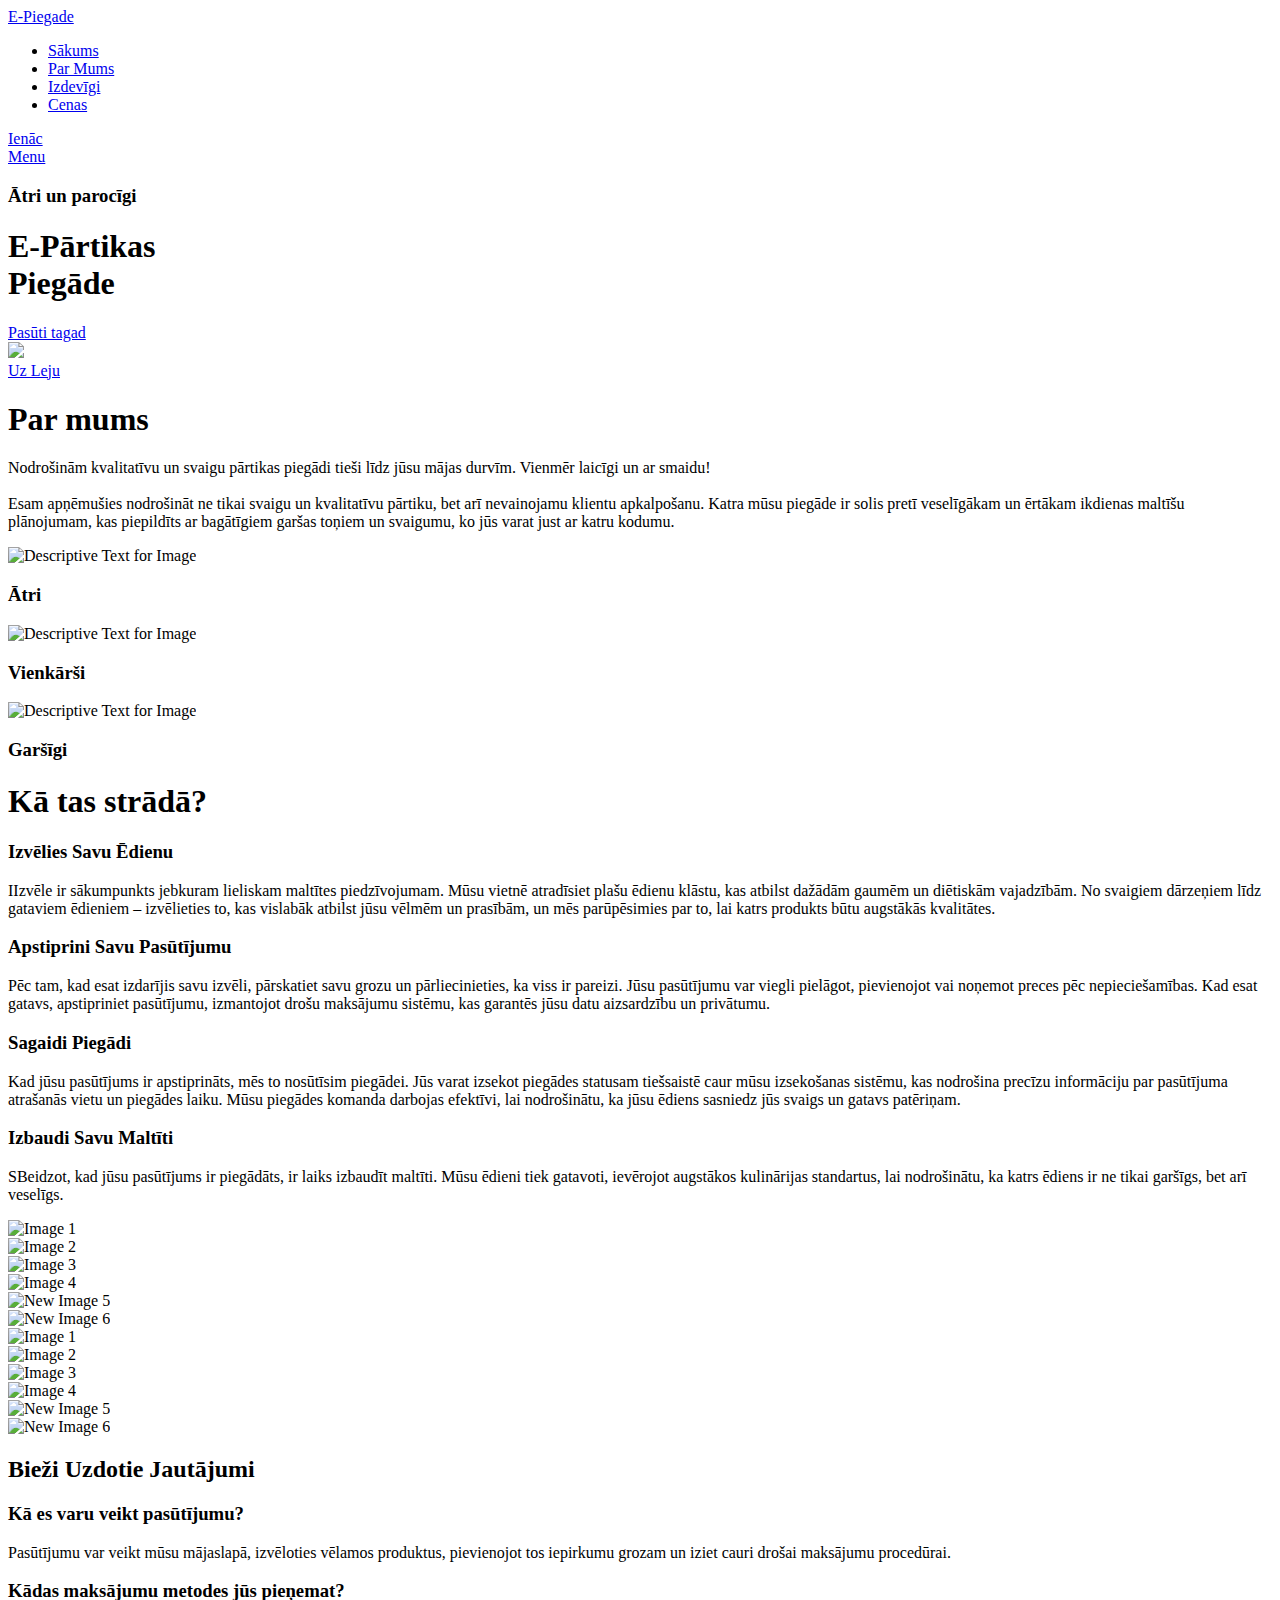
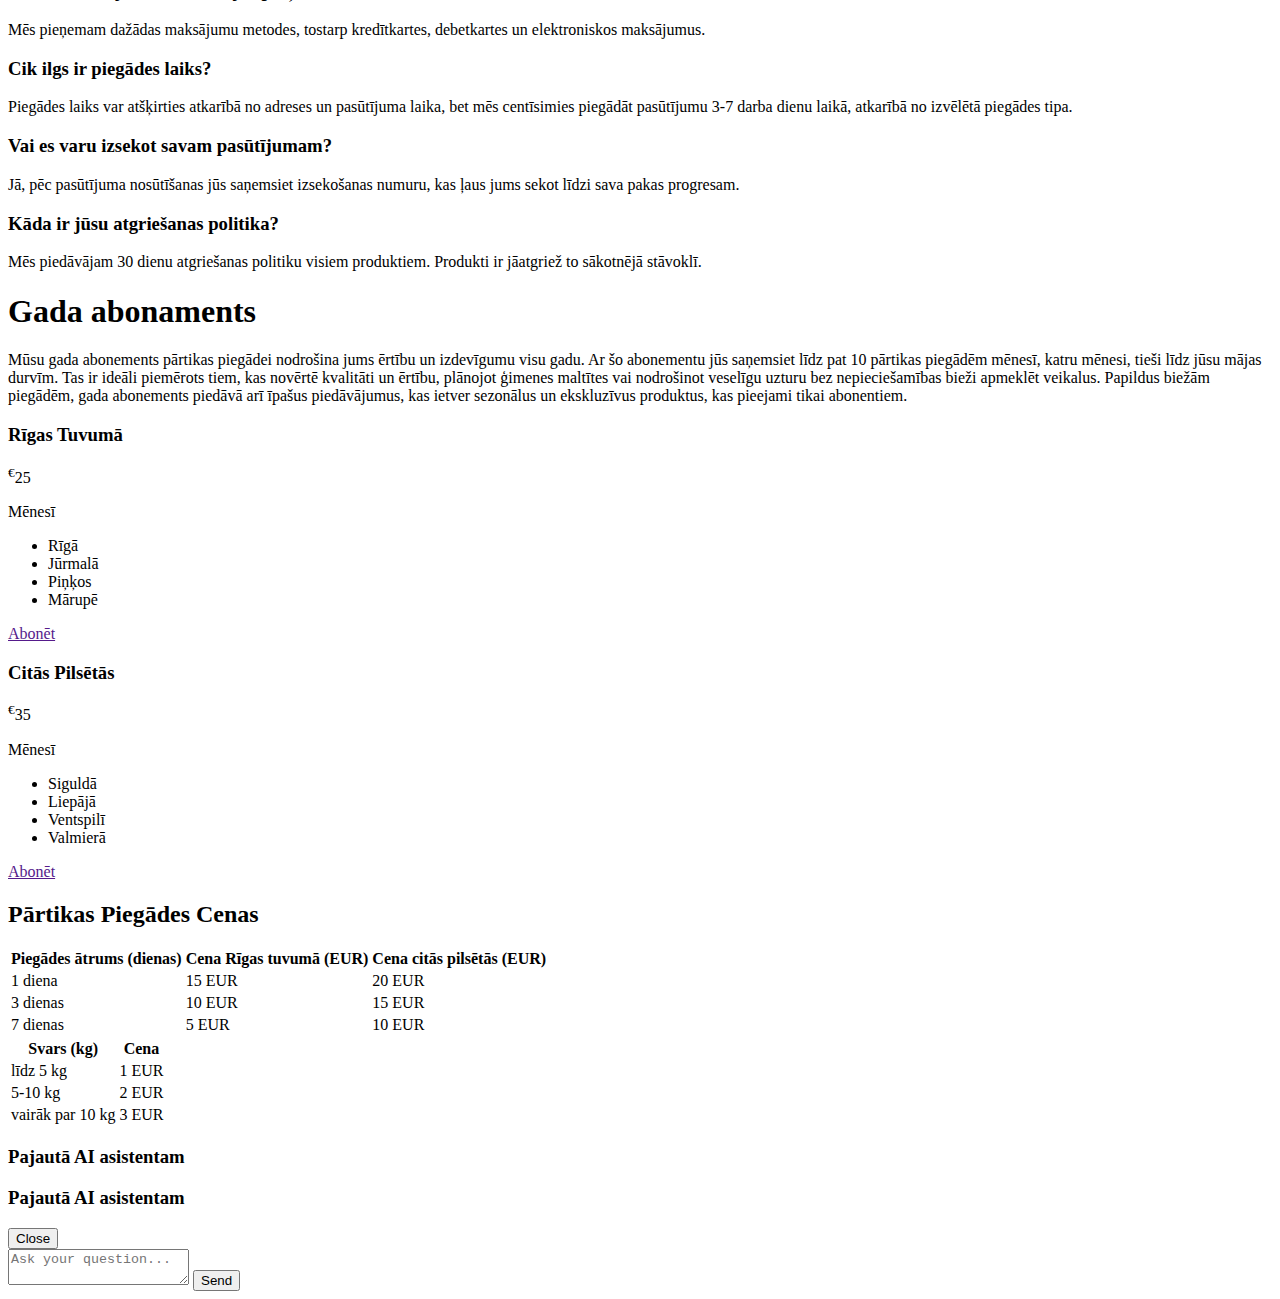
==== index.html @ 486f9b5c "Add files via upload" ====
<!DOCTYPE html>
<!--[if lt IE 9 ]><html class="no-js oldie" lang="en"> <![endif]-->
<!--[if IE 9 ]><html class="no-js oldie ie9" lang="en"> <![endif]-->
<!--[if (gte IE 9)|!(IE)]><!-->
<html class="no-js" lang="en">
<!--<![endif]-->

<head>

    <!--- basic page needs
   ================================================== -->
    <meta charset="utf-8">
    <title>E-Piegade</title>
    <meta name="description" content="">
    <meta name="author" content="">

    <!-- mobile specific metas
   ================================================== -->
    <meta name="viewport" content="width=device-width, initial-scale=1">

    <!-- CSS
   ================================================== -->
    <link rel="stylesheet" href="css/base.css">
    <link rel="stylesheet" href="css/main.css">

    <!-- script
   ================================================== -->
    <script src="js/modernizr.js"></script>
    <script src="js/pace.min.js"></script>



</head>

<body id="top">

    <!-- header
    ================================================== -->
    <header id="header" class="row">

        <div class="header-logo">
            <a href="index.html">E-Piegade</a>
        </div>

        <nav id="header-nav-wrap">
            <ul class="header-main-nav">
                <li class="current"><a class="smoothscroll" href="#home" title="Uz Sākumu">Sākums</a></li>
                <li><a class="smoothscroll" href="#about" title="about">Par Mums</a></li>
                <li><a class="smoothscroll" href="#pricing" title="pricing">Izdevīgi</a></li>
                <li><a class="smoothscroll" href="#pricing2" title="pricing2">Cenas</a></li>
            </ul>

            <a href="#" title="sign-up" class="button button-primary cta">Ienāc</a>
        </nav>

        <a class="header-menu-toggle" href="#"><span>Menu</span></a>

    </header> <!-- /header -->
    <!-- home
    ================================================== -->
    <section id="home" data-parallax="scroll" data-image-src="images/veikals.png" data-natural-width=3000 data-natural-height=2000>

        <div class="overlay"></div>
        <div class="home-content">

            <div class="row contents">
                <div class="home-content-left">

                    <h3 data-aos="fade-up">Ātri un parocīgi</h3>

                    <h1 data-aos="fade-up">
                        E-Pārtikas <br>
                        Piegāde <br>

                    </h1>

                    <div class="buttons" data-aos="fade-up">
                        <a href="#" id="orderNowButton" class="smoothscroll button stroke">
                            <span class="icon-circle-down" aria-hidden="true"></span>
                            Pasūti tagad
                        </a>
                    </div>
                </div>

            </div>

            <div class="home-image-right">
                <img src="images/iphone-app-470.png"
                     srcset="images/iphone-app-470.png 1x, images/iphone-app-940.png 2x"
                     data-aos="fade-up">
            </div>
        </div>

        </div> <!-- end home-content -->



        <div class="home-scrolldown">
            <a href="#about" class="scroll-icon smoothscroll">
                <span>Uz Leju</span>
                <i class="icon-arrow-right" aria-hidden="true"></i>
            </a>
        </div>

    </section> <!-- end home -->
    <!-- about
    ================================================== -->
    <section id="about">

        <div class="row about-intro">

            <div class="col-four">
                <h1 class="intro-header" data-aos="fade-up">Par mums</h1>
            </div>
            <div class="col-eight">
                <p class="lead" data-aos="fade-up">
                    Nodrošinām kvalitatīvu un svaigu pārtikas piegādi tieši līdz jūsu mājas durvīm. Vienmēr laicīgi un ar smaidu!
                    <br><br>
                    Esam apņēmušies nodrošināt ne tikai svaigu un kvalitatīvu pārtiku, bet arī nevainojamu klientu apkalpošanu. Katra mūsu piegāde ir solis pretī veselīgākam un ērtākam ikdienas maltīšu plānojumam, kas piepildīts ar bagātīgiem garšas toņiem un svaigumu, ko jūs varat just ar katru kodumu.
                </p>
            </div>

        </div>

        <div class="row about-features">

            <div class="features-list block-1-3 block-m-1-2 block-mob-full group">

                <div class="bgrid feature" data-aos="fade-up">

                    <span class="icon">

                        <img src="images/img2.png" alt="Descriptive Text for Image">
                    </span>

                    <div class="service-content">

                        <h3>Ātri</h3>



                    </div>

                </div> <!-- /bgrid -->

                <div class="bgrid feature" data-aos="fade-up">

                    <span class="icon">

                        <img src="images/img3.png" alt="Descriptive Text for Image">
                    </span>

                    <div class="service-content">
                        <h3>Vienkārši</h3>



                    </div>

                </div> <!-- /bgrid -->

                <div class="bgrid feature" data-aos="fade-up">

                    <span class="icon">

                        <img src="images/img1.png" alt="Descriptive Text for Image">
                    </span>

                    <div class="service-content">
                        <h3>Garšīgi</h3>


                    </div>

                </div> <!-- /bgrid -->



            </div> <!-- end features-list -->

        </div> <!-- end about-features -->

        <div class="row about-how">

            <h1 class="intro-header" data-aos="fade-up">Kā tas strādā?</h1>

            <div class="about-how-content" data-aos="fade-up">
                <div class="about-how-steps block-1-2 block-tab-full group">

                    <div class="bgrid step" data-item="1">
                        <h3>Izvēlies Savu Ēdienu</h3>
                        <p>IIzvēle ir sākumpunkts jebkuram lieliskam maltītes piedzīvojumam. Mūsu vietnē atradīsiet plašu ēdienu klāstu, kas atbilst dažādām gaumēm un diētiskām vajadzībām. No svaigiem dārzeņiem līdz gataviem ēdieniem – izvēlieties to, kas vislabāk atbilst jūsu vēlmēm un prasībām, un mēs parūpēsimies par to, lai katrs produkts būtu augstākās kvalitātes.</p>
                    </div>

                    <div class="bgrid step" data-item="2">
                        <h3>Apstiprini Savu Pasūtījumu</h3>
                        <p>Pēc tam, kad esat izdarījis savu izvēli, pārskatiet savu grozu un pārliecinieties, ka viss ir pareizi. Jūsu pasūtījumu var viegli pielāgot, pievienojot vai noņemot preces pēc nepieciešamības. Kad esat gatavs, apstipriniet pasūtījumu, izmantojot drošu maksājumu sistēmu, kas garantēs jūsu datu aizsardzību un privātumu. </p>
                    </div>

                    <div class="bgrid step" data-item="3">
                        <h3>Sagaidi Piegādi</h3>
                        <p>Kad jūsu pasūtījums ir apstiprināts, mēs to nosūtīsim piegādei. Jūs varat izsekot piegādes statusam tiešsaistē caur mūsu izsekošanas sistēmu, kas nodrošina precīzu informāciju par pasūtījuma atrašanās vietu un piegādes laiku. Mūsu piegādes komanda darbojas efektīvi, lai nodrošinātu, ka jūsu ēdiens sasniedz jūs svaigs un gatavs patēriņam. </p>
                    </div>

                    <div class="bgrid step" data-item="4">
                        <h3>Izbaudi Savu Maltīti</h3>
                        <p>SBeidzot, kad jūsu pasūtījums ir piegādāts, ir laiks izbaudīt maltīti. Mūsu ēdieni tiek gatavoti, ievērojot augstākos kulinārijas standartus, lai nodrošinātu, ka katrs ēdiens ir ne tikai garšīgs, bet arī veselīgs. </p>
                    </div>

                </div>
            </div> <!-- end about-how-content -->

        </div> <!-- end about-how -->

        <div class="slider">
            <div class="slide-track">
                <div class="slide">
                    <img src="images/Maxima_logo.png" alt="Image 1">
                </div>
                <div class="slide">
                    <img src="images/Top!_logo.png" alt="Image 2">
                </div>
                <div class="slide">
                    <img src="images/rimi_Logo.png" alt="Image 3">
                </div>
                <div class="slide">
                    <img src="images/Sky_Group_logo.png" alt="Image 4">
                </div>
                <div class="slide">
                    <img src="images/Stockmann_logo.png" alt="New Image 5">
                </div>
                <div class="slide">
                    <img src="images/LaTS_logo.png" alt="New Image 6">
                </div>
                <!-- Duplicate  -->
                <div class="slide">
                    <img src="images/Maxima_logo.png" alt="Image 1">
                </div>
                <div class="slide">
                    <img src="images/Top!_logo.png" alt="Image 2">
                </div>
                <div class="slide">
                    <img src="images/rimi_Logo.png" alt="Image 3">
                </div>
                <div class="slide">
                    <img src="images/Sky_Group_logo.png" alt="Image 4">
                </div>
                <div class="slide">
                    <img src="images/Stockmann_logo.png" alt="New Image 5">
                </div>
                <div class="slide">
                    <img src="images/LaTS_logo.png" alt="New Image 6">
                </div>
            </div>
        </div>


        <div class="faq-container">
            <h2>Bieži Uzdotie Jautājumi</h2>

            <div class="faq" onclick="toggleFAQ('faq1')">
                <h3>Kā es varu veikt pasūtījumu?</h3>
                <div id="faq1" class="answer">
                    <p>Pasūtījumu var veikt mūsu mājaslapā, izvēloties vēlamos produktus, pievienojot tos iepirkumu grozam un iziet cauri drošai maksājumu procedūrai.</p>
                </div>
            </div>

            <div class="faq" onclick="toggleFAQ('faq2')">
                <h3>Kādas maksājumu metodes jūs pieņemat?</h3>
                <div id="faq2" class="answer">
                    <p>Mēs pieņemam dažādas maksājumu metodes, tostarp kredītkartes, debetkartes un elektroniskos maksājumus.</p>
                </div>
            </div>

            <div class="faq" onclick="toggleFAQ('faq3')">
                <h3>Cik ilgs ir piegādes laiks?</h3>
                <div id="faq3" class="answer">
                    <p>Piegādes laiks var atšķirties atkarībā no adreses un pasūtījuma laika, bet mēs centīsimies piegādāt pasūtījumu 3-7 darba dienu laikā, atkarībā no izvēlētā piegādes tipa.</p>
                </div>
            </div>

            <div class="faq" onclick="toggleFAQ('faq4')">
                <h3>Vai es varu izsekot savam pasūtījumam?</h3>
                <div id="faq4" class="answer">
                    <p>Jā, pēc pasūtījuma nosūtīšanas jūs saņemsiet izsekošanas numuru, kas ļaus jums sekot līdzi sava pakas progresam.</p>
                </div>
            </div>

            <div class="faq" onclick="toggleFAQ('faq5')">
                <h3>Kāda ir jūsu atgriešanas politika?</h3>
                <div id="faq5" class="answer">
                    <p>Mēs piedāvājam 30 dienu atgriešanas politiku visiem produktiem. Produkti ir jāatgriež to sākotnējā stāvoklī.</p>
                </div>
            </div>
        </div>

        <script>
            function toggleFAQ(id) {
                var element = document.getElementById(id);
                var answers = document.querySelectorAll('.answer');
                answers.forEach(answer => {
                    if (answer.id !== id) {
                        answer.style.display = 'none';
                    }
                });
                element.style.display = element.style.display === 'block' ? 'none' : 'block';
            }
        </script>
    </section> <!-- end about -->
    <!-- pricing
    ================================================== -->
    <section id="pricing">
        <div class="row pricing-content">

            <div class="col-four pricing-intro">
                <h1 class="intro-header" data-aos="fade-up">Gada abonaments</h1>

                <p data-aos="fade-up">
                    Mūsu gada abonements pārtikas piegādei nodrošina jums ērtību un izdevīgumu visu gadu. Ar šo abonementu jūs saņemsiet līdz pat 10 pārtikas piegādēm mēnesī, katru mēnesi, tieši līdz jūsu mājas durvīm. Tas ir ideāli piemērots tiem, kas novērtē kvalitāti un ērtību, plānojot ģimenes maltītes vai nodrošinot veselīgu uzturu bez nepieciešamības bieži apmeklēt veikalus.
                    Papildus biežām piegādēm, gada abonements piedāvā arī īpašus piedāvājumus, kas ietver sezonālus un ekskluzīvus produktus, kas pieejami tikai abonentiem.
                </p>
            </div>

            <div class="col-eight pricing-table">
                <div class="row">

                    <div class="col-six plan-wrap">
                        <div class="plan-block" data-aos="fade-up">

                            <div class="plan-top-part">
                                <h3 class="plan-block-title">Rīgas Tuvumā</h3>
                                <p class="plan-block-price"><sup>€</sup>25</p>
                                <p class="plan-block-per">Mēnesī</p>
                            </div>

                            <div class="plan-bottom-part">
                                <ul class="plan-block-features">
                                    <li><span>Rīgā</span> </li>
                                    <li><span>Jūrmalā</span> </li>
                                    <li><span>Piņķos</span> </li>
                                    <li><span>Mārupē</span> </li>
                                </ul>

                                <a class="button button-primary large" href="">Abonēt</a>
                            </div>

                        </div>
                    </div>

                    <div class="col-six plan-wrap">
                        <div class="plan-block primary" data-aos="fade-up">

                            <div class="plan-top-part">
                                <h3 class="plan-block-title">Citās Pilsētās</h3>
                                <p class="plan-block-price"><sup>€</sup>35</p>
                                <p class="plan-block-per">Mēnesī</p>
                            </div>

                            <div class="plan-bottom-part">
                                <ul class="plan-block-features">
                                    <li><span>Siguldā</span> </li>
                                    <li><span>Liepājā</span> </li>
                                    <li><span>Ventspilī</span> </li>
                                    <li><span>Valmierā</span> </li>
                                </ul>

                                <a class="button button-primary large" href="">Abonēt</a>
                            </div>

                        </div>
                    </div>

                </div>
            </div>

        </div>
    </section>

    <section id="pricing2">
        <div class="content-container">
            <h2 class="faq-heading">Pārtikas Piegādes Cenas</h2>
            <table>
                <thead>
                    <tr>
                        <th>Piegādes ātrums (dienas)</th>

                        <th>Cena Rīgas tuvumā (EUR)</th>
                        <th>Cena citās pilsētās (EUR)</th>
                    </tr>
                </thead>
                <tbody>
                    <tr>
                        <td>1 diena</td>

                        <td>15 EUR</td>
                        <td>20 EUR</td>
                    </tr>
                    <tr>
                        <td>3 dienas</td>

                        <td>10 EUR</td>
                        <td>15 EUR</td>
                    </tr>
                    <tr>
                        <td>7 dienas</td>

                        <td>5 EUR</td>
                        <td>10 EUR</td>
                    </tr>
                </tbody>
            </table>
            <table>
                <thead>
                    <tr>
                        <th>Svars (kg)</th>
                        <th>Cena</th>

                    </tr>
                </thead>
                <tbody>
                    <tr>
                        <td>līdz 5 kg</td>
                        <td class="price">1 EUR</td>
                    </tr>
                    <tr>
                        <td>5-10 kg</td>
                        <td class="price">2 EUR</td>
                    </tr>
                    <tr>
                        <td>vairāk par 10 kg</td>
                        <td class="price">3 EUR</td>
                    </tr>
                </tbody>
            </table>
        </div>

    </section>

    <!-- OpenAI Assistant API Window -->
    <!-- Add this inside the body tag -->
    <div id="assistant-small-window" onclick="toggleAssistantWindow()">
        <h3>Pajautā AI asistentam</h3>
    </div>

    <div id="assistant-window" class="hidden">
        <div id="assistant-header">
            <h3>Pajautā AI asistentam</h3>
            <button onclick="toggleAssistantWindow()">Close</button>
        </div>
        <div id="assistant-body">
            <textarea id="assistant-input" placeholder="Ask your question..."></textarea>
            <button id="assistant-submit">Send</button>
        </div>
        <div id="assistant-response"></div>
    </div>


    <!-- JavaScript for handling OpenAI Assistant API -->
    <script>
        async function sendMessage() {
            const userInput = document.getElementById('userInput').value;
            if (userInput.trim() === "") return;

            const chatbox = document.getElementById('chatbox');
            chatbox.innerHTML += `<p><strong>You:</strong> ${userInput}</p>`;

            try {
                const response = await fetch('http://127.0.0.1:5000/ask', {
                    method: 'POST',
                    headers: {
                        'Content-Type': 'application/json'
                    },
                    body: JSON.stringify({ question: userInput })
                });
                const data = await response.json();
                if (data.error) {
                    chatbox.innerHTML += `<p><strong>Assistant:</strong> Error: ${data.error}</p>`;
                } else {
                    chatbox.innerHTML += `<p><strong>Assistant:</strong> ${data.answer}</p>`;
                }
            } catch (error) {
                chatbox.innerHTML += `<p><strong>Assistant:</strong> Error: ${error.message}</p>`;
            }

            document.getElementById('userInput').value = "";
            chatbox.scrollTop = chatbox.scrollHeight;
        }
    </script>
    <script>
        function toggleAssistantWindow() {
            const smallWindow = document.getElementById('assistant-small-window');
            const assistantWindow = document.getElementById('assistant-window');

            if (assistantWindow.style.display === "none" || assistantWindow.style.display === "") {
                assistantWindow.style.display = "flex";
                smallWindow.style.display = "none";
            } else {
                assistantWindow.style.display = "none";
                smallWindow.style.display = "flex";
            }
        }
    </script>





    <div id="preloader">
        <div id="loader"></div>
    </div>

    <!-- Java Script
    ================================================== -->
    <script>
        document.getElementById('orderNowButton').addEventListener('click', function () {
            window.location.href = 'shop.html'; // Change 'order.html' to your target page URL
        });
    </script>
    <script src="js/jquery-2.1.3.min.js"></script>
    <script src="js/plugins.js"></script>
    <script src="js/main.js"></script>

</body>

</html>
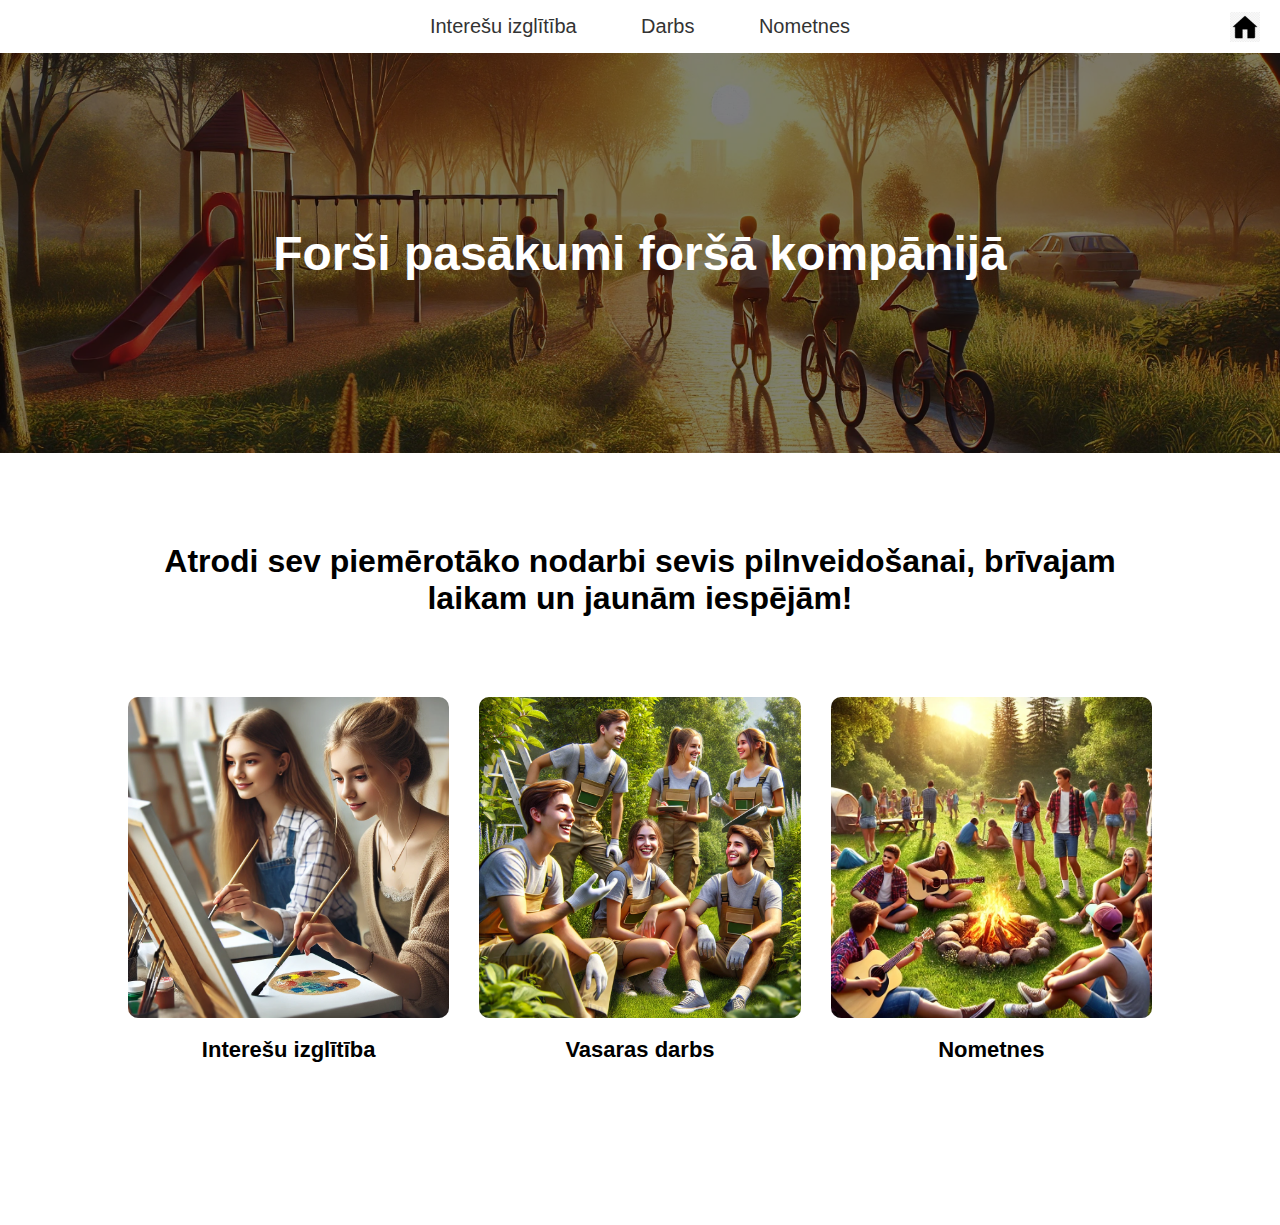
==== commit ec58a0cc: "Add files via upload" ====
--- a/index.html
+++ b/index.html
@@ -1,525 +1,54 @@
 <!DOCTYPE html>
-<!--[if lt IE 9 ]><html class="no-js oldie" lang="en"> <![endif]-->
-<!--[if IE 9 ]><html class="no-js oldie ie9" lang="en"> <![endif]-->
-<!--[if (gte IE 9)|!(IE)]><!-->
-<html class="no-js" lang="en">
-<!--<![endif]-->
+<html lang="en">
+<head>
+    <meta charset="UTF-8">
+    <meta name="viewport" content="width=device-width, initial-scale=1.0">
+    <title>Nodarbibas</title>
+    <link rel="stylesheet" href="styles.css">
+</head>
+<body>
 
-<head>
+    <header>
+        <nav>
+            <ul>
+                <li><a href="#">Interešu izglītība</a></li>
+                <li><a href="#">Darbs</a></li>
+                <li><a href="#">Nometnes</a></li>
+            </ul>
+        </nav>
+        <a href="index.html" class="home-button">
+            <img src="home-icon.png" alt="Home" class="home-icon">
+        </a>
+    </header>
 
-    <!--- basic page needs
-   ================================================== -->
-    <meta charset="utf-8">
-    <title>E-Piegade</title>
-    <meta name="description" content="">
-    <meta name="author" content="">
+    <div class="hero">
+        <h1>Forši pasākumi foršā kompānijā</h1>
+    </div>
 
-    <!-- mobile specific metas
-   ================================================== -->
-    <meta name="viewport" content="width=device-width, initial-scale=1">
-
-    <!-- CSS
-   ================================================== -->
-    <link rel="stylesheet" href="css/base.css">
-    <link rel="stylesheet" href="css/main.css">
-
-    <!-- script
-   ================================================== -->
-    <script src="js/modernizr.js"></script>
-    <script src="js/pace.min.js"></script>
-
-
-
-</head>
-
-<body id="top">
-
-    <!-- header
-    ================================================== -->
-    <header id="header" class="row">
-
-        <div class="header-logo">
-            <a href="index.html">E-Piegade</a>
-        </div>
-
-        <nav id="header-nav-wrap">
-            <ul class="header-main-nav">
-                <li class="current"><a class="smoothscroll" href="#home" title="Uz Sākumu">Sākums</a></li>
-                <li><a class="smoothscroll" href="#about" title="about">Par Mums</a></li>
-                <li><a class="smoothscroll" href="#pricing" title="pricing">Izdevīgi</a></li>
-                <li><a class="smoothscroll" href="#pricing2" title="pricing2">Cenas</a></li>
-            </ul>
-
-            <a href="#" title="sign-up" class="button button-primary cta">Ienāc</a>
-        </nav>
-
-        <a class="header-menu-toggle" href="#"><span>Menu</span></a>
-
-    </header> <!-- /header -->
-    <!-- home
-    ================================================== -->
-    <section id="home" data-parallax="scroll" data-image-src="images/veikals.png" data-natural-width=3000 data-natural-height=2000>
-
-        <div class="overlay"></div>
-        <div class="home-content">
-
-            <div class="row contents">
-                <div class="home-content-left">
-
-                    <h3 data-aos="fade-up">Ātri un parocīgi</h3>
-
-                    <h1 data-aos="fade-up">
-                        E-Pārtikas <br>
-                        Piegāde <br>
-
-                    </h1>
-
-                    <div class="buttons" data-aos="fade-up">
-                        <a href="#" id="orderNowButton" class="smoothscroll button stroke">
-                            <span class="icon-circle-down" aria-hidden="true"></span>
-                            Pasūti tagad
-                        </a>
-                    </div>
+    <div class="content">
+        <h2>Atrodi sev piemērotāko nodarbi sevis pilnveidošanai, brīvajam laikam un jaunām iespējām!</h2>
+        <div class="grid">
+            <a href="new-page.html" class="grid-item-link">
+                <div class="grid-item">
+                    <img src="pulcini.png" alt="Route Image">
+                    <h3>Interešu izglītība</h3>
                 </div>
-
-            </div>
-
-            <div class="home-image-right">
-                <img src="images/iphone-app-470.png"
-                     srcset="images/iphone-app-470.png 1x, images/iphone-app-940.png 2x"
-                     data-aos="fade-up">
-            </div>
-        </div>
-
-        </div> <!-- end home-content -->
-
-
-
-        <div class="home-scrolldown">
-            <a href="#about" class="scroll-icon smoothscroll">
-                <span>Uz Leju</span>
-                <i class="icon-arrow-right" aria-hidden="true"></i>
+            </a>
+            <a href="new-page.html" class="grid-item-link">
+                <div class="grid-item">
+                    <img src="darbs.png" alt="Zemgale Gold Pearls">
+                    <h3>Vasaras darbs</h3>
+                </div>
+            </a>
+            <a href="new-page.html" class="grid-item-link">
+                <div class="grid-item">
+                    <img src="nometnes.png" alt="Sightseeing Objects">
+                    <h3>Nometnes</h3>
+                </div>
             </a>
         </div>
-
-    </section> <!-- end home -->
-    <!-- about
-    ================================================== -->
-    <section id="about">
-
-        <div class="row about-intro">
-
-            <div class="col-four">
-                <h1 class="intro-header" data-aos="fade-up">Par mums</h1>
-            </div>
-            <div class="col-eight">
-                <p class="lead" data-aos="fade-up">
-                    Nodrošinām kvalitatīvu un svaigu pārtikas piegādi tieši līdz jūsu mājas durvīm. Vienmēr laicīgi un ar smaidu!
-                    <br><br>
-                    Esam apņēmušies nodrošināt ne tikai svaigu un kvalitatīvu pārtiku, bet arī nevainojamu klientu apkalpošanu. Katra mūsu piegāde ir solis pretī veselīgākam un ērtākam ikdienas maltīšu plānojumam, kas piepildīts ar bagātīgiem garšas toņiem un svaigumu, ko jūs varat just ar katru kodumu.
-                </p>
-            </div>
-
-        </div>
-
-        <div class="row about-features">
-
-            <div class="features-list block-1-3 block-m-1-2 block-mob-full group">
-
-                <div class="bgrid feature" data-aos="fade-up">
-
-                    <span class="icon">
-
-                        <img src="images/img2.png" alt="Descriptive Text for Image">
-                    </span>
-
-                    <div class="service-content">
-
-                        <h3>Ātri</h3>
-
-
-
-                    </div>
-
-                </div> <!-- /bgrid -->
-
-                <div class="bgrid feature" data-aos="fade-up">
-
-                    <span class="icon">
-
-                        <img src="images/img3.png" alt="Descriptive Text for Image">
-                    </span>
-
-                    <div class="service-content">
-                        <h3>Vienkārši</h3>
-
-
-
-                    </div>
-
-                </div> <!-- /bgrid -->
-
-                <div class="bgrid feature" data-aos="fade-up">
-
-                    <span class="icon">
-
-                        <img src="images/img1.png" alt="Descriptive Text for Image">
-                    </span>
-
-                    <div class="service-content">
-                        <h3>Garšīgi</h3>
-
-
-                    </div>
-
-                </div> <!-- /bgrid -->
-
-
-
-            </div> <!-- end features-list -->
-
-        </div> <!-- end about-features -->
-
-        <div class="row about-how">
-
-            <h1 class="intro-header" data-aos="fade-up">Kā tas strādā?</h1>
-
-            <div class="about-how-content" data-aos="fade-up">
-                <div class="about-how-steps block-1-2 block-tab-full group">
-
-                    <div class="bgrid step" data-item="1">
-                        <h3>Izvēlies Savu Ēdienu</h3>
-                        <p>IIzvēle ir sākumpunkts jebkuram lieliskam maltītes piedzīvojumam. Mūsu vietnē atradīsiet plašu ēdienu klāstu, kas atbilst dažādām gaumēm un diētiskām vajadzībām. No svaigiem dārzeņiem līdz gataviem ēdieniem – izvēlieties to, kas vislabāk atbilst jūsu vēlmēm un prasībām, un mēs parūpēsimies par to, lai katrs produkts būtu augstākās kvalitātes.</p>
-                    </div>
-
-                    <div class="bgrid step" data-item="2">
-                        <h3>Apstiprini Savu Pasūtījumu</h3>
-                        <p>Pēc tam, kad esat izdarījis savu izvēli, pārskatiet savu grozu un pārliecinieties, ka viss ir pareizi. Jūsu pasūtījumu var viegli pielāgot, pievienojot vai noņemot preces pēc nepieciešamības. Kad esat gatavs, apstipriniet pasūtījumu, izmantojot drošu maksājumu sistēmu, kas garantēs jūsu datu aizsardzību un privātumu. </p>
-                    </div>
-
-                    <div class="bgrid step" data-item="3">
-                        <h3>Sagaidi Piegādi</h3>
-                        <p>Kad jūsu pasūtījums ir apstiprināts, mēs to nosūtīsim piegādei. Jūs varat izsekot piegādes statusam tiešsaistē caur mūsu izsekošanas sistēmu, kas nodrošina precīzu informāciju par pasūtījuma atrašanās vietu un piegādes laiku. Mūsu piegādes komanda darbojas efektīvi, lai nodrošinātu, ka jūsu ēdiens sasniedz jūs svaigs un gatavs patēriņam. </p>
-                    </div>
-
-                    <div class="bgrid step" data-item="4">
-                        <h3>Izbaudi Savu Maltīti</h3>
-                        <p>SBeidzot, kad jūsu pasūtījums ir piegādāts, ir laiks izbaudīt maltīti. Mūsu ēdieni tiek gatavoti, ievērojot augstākos kulinārijas standartus, lai nodrošinātu, ka katrs ēdiens ir ne tikai garšīgs, bet arī veselīgs. </p>
-                    </div>
-
-                </div>
-            </div> <!-- end about-how-content -->
-
-        </div> <!-- end about-how -->
-
-        <div class="slider">
-            <div class="slide-track">
-                <div class="slide">
-                    <img src="images/Maxima_logo.png" alt="Image 1">
-                </div>
-                <div class="slide">
-                    <img src="images/Top!_logo.png" alt="Image 2">
-                </div>
-                <div class="slide">
-                    <img src="images/rimi_Logo.png" alt="Image 3">
-                </div>
-                <div class="slide">
-                    <img src="images/Sky_Group_logo.png" alt="Image 4">
-                </div>
-                <div class="slide">
-                    <img src="images/Stockmann_logo.png" alt="New Image 5">
-                </div>
-                <div class="slide">
-                    <img src="images/LaTS_logo.png" alt="New Image 6">
-                </div>
-                <!-- Duplicate  -->
-                <div class="slide">
-                    <img src="images/Maxima_logo.png" alt="Image 1">
-                </div>
-                <div class="slide">
-                    <img src="images/Top!_logo.png" alt="Image 2">
-                </div>
-                <div class="slide">
-                    <img src="images/rimi_Logo.png" alt="Image 3">
-                </div>
-                <div class="slide">
-                    <img src="images/Sky_Group_logo.png" alt="Image 4">
-                </div>
-                <div class="slide">
-                    <img src="images/Stockmann_logo.png" alt="New Image 5">
-                </div>
-                <div class="slide">
-                    <img src="images/LaTS_logo.png" alt="New Image 6">
-                </div>
-            </div>
-        </div>
-
-
-        <div class="faq-container">
-            <h2>Bieži Uzdotie Jautājumi</h2>
-
-            <div class="faq" onclick="toggleFAQ('faq1')">
-                <h3>Kā es varu veikt pasūtījumu?</h3>
-                <div id="faq1" class="answer">
-                    <p>Pasūtījumu var veikt mūsu mājaslapā, izvēloties vēlamos produktus, pievienojot tos iepirkumu grozam un iziet cauri drošai maksājumu procedūrai.</p>
-                </div>
-            </div>
-
-            <div class="faq" onclick="toggleFAQ('faq2')">
-                <h3>Kādas maksājumu metodes jūs pieņemat?</h3>
-                <div id="faq2" class="answer">
-                    <p>Mēs pieņemam dažādas maksājumu metodes, tostarp kredītkartes, debetkartes un elektroniskos maksājumus.</p>
-                </div>
-            </div>
-
-            <div class="faq" onclick="toggleFAQ('faq3')">
-                <h3>Cik ilgs ir piegādes laiks?</h3>
-                <div id="faq3" class="answer">
-                    <p>Piegādes laiks var atšķirties atkarībā no adreses un pasūtījuma laika, bet mēs centīsimies piegādāt pasūtījumu 3-7 darba dienu laikā, atkarībā no izvēlētā piegādes tipa.</p>
-                </div>
-            </div>
-
-            <div class="faq" onclick="toggleFAQ('faq4')">
-                <h3>Vai es varu izsekot savam pasūtījumam?</h3>
-                <div id="faq4" class="answer">
-                    <p>Jā, pēc pasūtījuma nosūtīšanas jūs saņemsiet izsekošanas numuru, kas ļaus jums sekot līdzi sava pakas progresam.</p>
-                </div>
-            </div>
-
-            <div class="faq" onclick="toggleFAQ('faq5')">
-                <h3>Kāda ir jūsu atgriešanas politika?</h3>
-                <div id="faq5" class="answer">
-                    <p>Mēs piedāvājam 30 dienu atgriešanas politiku visiem produktiem. Produkti ir jāatgriež to sākotnējā stāvoklī.</p>
-                </div>
-            </div>
-        </div>
-
-        <script>
-            function toggleFAQ(id) {
-                var element = document.getElementById(id);
-                var answers = document.querySelectorAll('.answer');
-                answers.forEach(answer => {
-                    if (answer.id !== id) {
-                        answer.style.display = 'none';
-                    }
-                });
-                element.style.display = element.style.display === 'block' ? 'none' : 'block';
-            }
-        </script>
-    </section> <!-- end about -->
-    <!-- pricing
-    ================================================== -->
-    <section id="pricing">
-        <div class="row pricing-content">
-
-            <div class="col-four pricing-intro">
-                <h1 class="intro-header" data-aos="fade-up">Gada abonaments</h1>
-
-                <p data-aos="fade-up">
-                    Mūsu gada abonements pārtikas piegādei nodrošina jums ērtību un izdevīgumu visu gadu. Ar šo abonementu jūs saņemsiet līdz pat 10 pārtikas piegādēm mēnesī, katru mēnesi, tieši līdz jūsu mājas durvīm. Tas ir ideāli piemērots tiem, kas novērtē kvalitāti un ērtību, plānojot ģimenes maltītes vai nodrošinot veselīgu uzturu bez nepieciešamības bieži apmeklēt veikalus.
-                    Papildus biežām piegādēm, gada abonements piedāvā arī īpašus piedāvājumus, kas ietver sezonālus un ekskluzīvus produktus, kas pieejami tikai abonentiem.
-                </p>
-            </div>
-
-            <div class="col-eight pricing-table">
-                <div class="row">
-
-                    <div class="col-six plan-wrap">
-                        <div class="plan-block" data-aos="fade-up">
-
-                            <div class="plan-top-part">
-                                <h3 class="plan-block-title">Rīgas Tuvumā</h3>
-                                <p class="plan-block-price"><sup>€</sup>25</p>
-                                <p class="plan-block-per">Mēnesī</p>
-                            </div>
-
-                            <div class="plan-bottom-part">
-                                <ul class="plan-block-features">
-                                    <li><span>Rīgā</span> </li>
-                                    <li><span>Jūrmalā</span> </li>
-                                    <li><span>Piņķos</span> </li>
-                                    <li><span>Mārupē</span> </li>
-                                </ul>
-
-                                <a class="button button-primary large" href="">Abonēt</a>
-                            </div>
-
-                        </div>
-                    </div>
-
-                    <div class="col-six plan-wrap">
-                        <div class="plan-block primary" data-aos="fade-up">
-
-                            <div class="plan-top-part">
-                                <h3 class="plan-block-title">Citās Pilsētās</h3>
-                                <p class="plan-block-price"><sup>€</sup>35</p>
-                                <p class="plan-block-per">Mēnesī</p>
-                            </div>
-
-                            <div class="plan-bottom-part">
-                                <ul class="plan-block-features">
-                                    <li><span>Siguldā</span> </li>
-                                    <li><span>Liepājā</span> </li>
-                                    <li><span>Ventspilī</span> </li>
-                                    <li><span>Valmierā</span> </li>
-                                </ul>
-
-                                <a class="button button-primary large" href="">Abonēt</a>
-                            </div>
-
-                        </div>
-                    </div>
-
-                </div>
-            </div>
-
-        </div>
-    </section>
-
-    <section id="pricing2">
-        <div class="content-container">
-            <h2 class="faq-heading">Pārtikas Piegādes Cenas</h2>
-            <table>
-                <thead>
-                    <tr>
-                        <th>Piegādes ātrums (dienas)</th>
-
-                        <th>Cena Rīgas tuvumā (EUR)</th>
-                        <th>Cena citās pilsētās (EUR)</th>
-                    </tr>
-                </thead>
-                <tbody>
-                    <tr>
-                        <td>1 diena</td>
-
-                        <td>15 EUR</td>
-                        <td>20 EUR</td>
-                    </tr>
-                    <tr>
-                        <td>3 dienas</td>
-
-                        <td>10 EUR</td>
-                        <td>15 EUR</td>
-                    </tr>
-                    <tr>
-                        <td>7 dienas</td>
-
-                        <td>5 EUR</td>
-                        <td>10 EUR</td>
-                    </tr>
-                </tbody>
-            </table>
-            <table>
-                <thead>
-                    <tr>
-                        <th>Svars (kg)</th>
-                        <th>Cena</th>
-
-                    </tr>
-                </thead>
-                <tbody>
-                    <tr>
-                        <td>līdz 5 kg</td>
-                        <td class="price">1 EUR</td>
-                    </tr>
-                    <tr>
-                        <td>5-10 kg</td>
-                        <td class="price">2 EUR</td>
-                    </tr>
-                    <tr>
-                        <td>vairāk par 10 kg</td>
-                        <td class="price">3 EUR</td>
-                    </tr>
-                </tbody>
-            </table>
-        </div>
-
-    </section>
-
-    <!-- OpenAI Assistant API Window -->
-    <!-- Add this inside the body tag -->
-    <div id="assistant-small-window" onclick="toggleAssistantWindow()">
-        <h3>Pajautā AI asistentam</h3>
     </div>
-
-    <div id="assistant-window" class="hidden">
-        <div id="assistant-header">
-            <h3>Pajautā AI asistentam</h3>
-            <button onclick="toggleAssistantWindow()">Close</button>
-        </div>
-        <div id="assistant-body">
-            <textarea id="assistant-input" placeholder="Ask your question..."></textarea>
-            <button id="assistant-submit">Send</button>
-        </div>
-        <div id="assistant-response"></div>
-    </div>
-
-
-    <!-- JavaScript for handling OpenAI Assistant API -->
-    <script>
-        async function sendMessage() {
-            const userInput = document.getElementById('userInput').value;
-            if (userInput.trim() === "") return;
-
-            const chatbox = document.getElementById('chatbox');
-            chatbox.innerHTML += `<p><strong>You:</strong> ${userInput}</p>`;
-
-            try {
-                const response = await fetch('http://127.0.0.1:5000/ask', {
-                    method: 'POST',
-                    headers: {
-                        'Content-Type': 'application/json'
-                    },
-                    body: JSON.stringify({ question: userInput })
-                });
-                const data = await response.json();
-                if (data.error) {
-                    chatbox.innerHTML += `<p><strong>Assistant:</strong> Error: ${data.error}</p>`;
-                } else {
-                    chatbox.innerHTML += `<p><strong>Assistant:</strong> ${data.answer}</p>`;
-                }
-            } catch (error) {
-                chatbox.innerHTML += `<p><strong>Assistant:</strong> Error: ${error.message}</p>`;
-            }
-
-            document.getElementById('userInput').value = "";
-            chatbox.scrollTop = chatbox.scrollHeight;
-        }
-    </script>
-    <script>
-        function toggleAssistantWindow() {
-            const smallWindow = document.getElementById('assistant-small-window');
-            const assistantWindow = document.getElementById('assistant-window');
-
-            if (assistantWindow.style.display === "none" || assistantWindow.style.display === "") {
-                assistantWindow.style.display = "flex";
-                smallWindow.style.display = "none";
-            } else {
-                assistantWindow.style.display = "none";
-                smallWindow.style.display = "flex";
-            }
-        }
-    </script>
-
-
-
-
-
-    <div id="preloader">
-        <div id="loader"></div>
-    </div>
-
-    <!-- Java Script
-    ================================================== -->
-    <script>
-        document.getElementById('orderNowButton').addEventListener('click', function () {
-            window.location.href = 'shop.html'; // Change 'order.html' to your target page URL
-        });
-    </script>
-    <script src="js/jquery-2.1.3.min.js"></script>
-    <script src="js/plugins.js"></script>
-    <script src="js/main.js"></script>
+    <section class="bottom-space"></section>
 
 </body>
-
-</html>+</html>
--- a/styles.css
+++ b/styles.css
@@ -0,0 +1,225 @@
+﻿body {
+    font-family: Arial, sans-serif;
+    margin: 0;
+    padding: 0;
+    background-color: #ffffff; /* Keep the background white */
+}
+
+header {
+    position: relative;
+    background-color: #fff;
+    box-shadow: 0px 2px 5px rgba(0, 0, 0, 0.1);
+}
+
+nav ul {
+    list-style-type: none;
+    margin: 0;
+    padding: 0;
+    text-align: center;
+}
+
+    nav ul li {
+        display: inline;
+        margin: 0 30px;
+    }
+
+        nav ul li a {
+            text-decoration: none;
+            color: #333;
+            font-size: 20px;
+            padding: 15px 0;
+            display: inline-block;
+        }
+
+.hero {
+    position: relative;
+    width: 100%;
+    height: 400px;
+    background-image: url('start.png'); /* Replace with the actual image */
+    background-size: cover;
+    background-position: center;
+    overflow: hidden; /* Ensure the overlay doesn't extend beyond the container */
+    display: flex;
+    justify-content: center; /* Centers the content horizontally */
+    align-items: center; /* Centers the content vertically */
+}
+
+    .hero h1 {
+        color: white;
+        font-size: 48px;
+        font-weight: bold;
+        z-index: 2; /* Ensure the text is above the overlay */
+    }
+
+
+    .hero::before {
+        content: '';
+        position: absolute;
+        top: 0;
+        left: 0;
+        width: 100%;
+        height: 100%;
+        background-color: rgba(0, 0, 0, 0.5); /* Black overlay with 40% opacity */
+        z-index: 1; /* Ensure the overlay is above the image but below the text */
+    }
+
+ 
+.content {
+    padding: 20px 10%; /* Add padding to the sides */
+    text-align: center;
+}
+
+    .content h2 {
+        font-size: 32px;
+        margin-bottom: 80px;
+        margin-top: 70px;
+    }
+
+.grid {
+    display: flex;
+    justify-content: space-between; /* Evenly distribute the space */
+    gap: 30px; /* Add more space between the items */
+}
+
+.grid-item {
+    flex: 1;
+    max-width: 330px;
+    text-align: center;
+}
+
+    .grid-item img {
+        width: 100%; /* Image takes the full width of its container */
+        height: auto; /* Automatically adjust height to maintain aspect ratio */
+        aspect-ratio: 1 / 1; /* Force the image to be square */
+        object-fit: cover; /* Crop the image to fit the square container */
+        border-radius: 10px; /* Keep the existing rounded corners */
+    }
+
+    .grid-item h3 {
+        margin-top: 15px;
+        font-size: 22px;
+        font-weight: bold;
+    }
+
+    .grid-item p {
+        margin-top: 5px;
+        font-size: 14px;
+        color: #555;
+    }
+
+.bottom-space {
+    height: 120px; /* Adjust the height as needed */
+    background-color: transparent; /* Make sure it's invisible */
+}
+
+.top-space {
+    height: 80px; /* Adjust the height as needed */
+    background-color: transparent; /* Make sure it's invisible */
+}
+
+/* Make grid-item link appear as a block element */
+.grid-item-link {
+    display: block;
+    text-decoration: none;
+    color: inherit; /* Keep the original color */
+}
+
+/* Gradient background for the buttons */
+.selection-container {
+    display: flex;
+    justify-content: center;
+    align-items: center;
+    flex-wrap: wrap;
+    margin-top: 50px;
+    text-align: center;
+    padding: 0 3%;
+}
+
+    .selection-container h2 {
+        width: 100%; /* Ensure the header takes full width */
+        margin-bottom: 30px;
+        font-size: 24px;
+        color: #333;
+    }
+
+.button-item {
+    width: 15%; /* Adjusted to fit 6 buttons in a row */
+    height: 10%; /* Use percentage for responsive height */
+    min-width: 100px;
+    aspect-ratio: 2/1; /* Ensure the buttons are 2x wider than tall */
+    background: linear-gradient(to bottom, #f0f8ff, #d0e7ff); /* Light blue gradient fill */
+    display: flex;
+    align-items: center;
+    justify-content: center;
+    font-size: 24px;
+    font-weight: bold;
+    border: 2px solid #ccc;
+    border-radius: 10px;
+    cursor: pointer;
+    user-select: none;
+    transition: background-color 0.3s, border-color 0.3s;
+    margin: 10px; /* Space between buttons */
+}
+
+    .button-item:hover {
+        background-color: #d0e0ff;
+        border-color: #999;
+    }
+
+    .button-item.active {
+        background-color: rgba(0, 0, 0, 0.4); /* Dark overlay 40% */
+        border-color: #666; /* Wider border when clicked */
+        border-width: 4px;
+        color: black; /* Text stays black */
+    }
+
+    .button-item:active {
+        background-color: rgba(0, 0, 0, 0.4);
+    }
+
+    .button-item.unselected {
+        background-color: #e0e0e0;
+        color: #333;
+        border-color: #ccc;
+    }
+
+/* Continue section */
+.continue-section {
+    text-align: center;
+    margin-top: 50px;
+}
+
+.continue-text {
+    font-size: 24px;
+    color: #333;
+    cursor: pointer;
+    display: inline-block;
+    transition: text-decoration 0.3s;
+    text-decoration: none;
+}
+
+    .continue-text:hover {
+        text-decoration: underline;
+    }
+
+    .continue-text.selected {
+        text-decoration: underline;
+    }
+
+.arrow {
+    font-size: 24px;
+}
+
+/* Home button styling */
+.home-button {
+    position: absolute;
+    right: 20px;
+    top: 50%;
+    transform: translateY(-50%);
+}
+
+.home-icon {
+    width: 30px; /* Adjust size as needed */
+    height: auto;
+    display: block;
+}
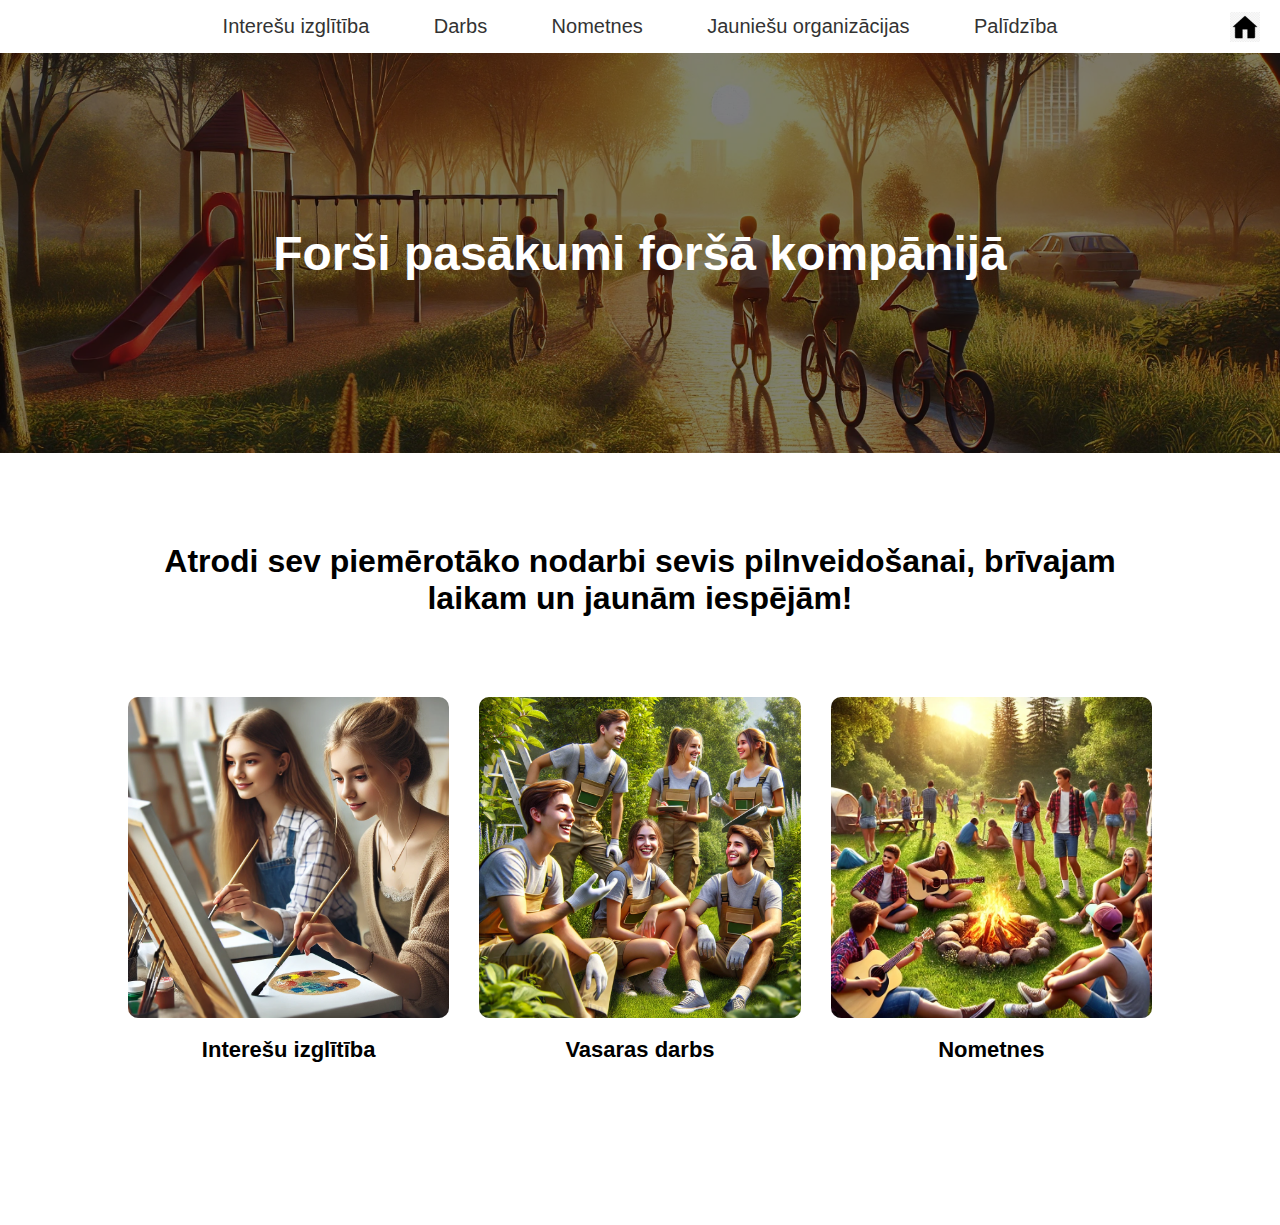
==== commit 91d4f038: "Update index.html" ====
--- a/index.html
+++ b/index.html
@@ -14,6 +14,8 @@
                 <li><a href="#">Interešu izglītība</a></li>
                 <li><a href="#">Darbs</a></li>
                 <li><a href="#">Nometnes</a></li>
+                <li><a href="#">Jauniešu organizācijas</a></li>
+                <li><a href="#">Palīdzība</a></li>
             </ul>
         </nav>
         <a href="index.html" class="home-button">
